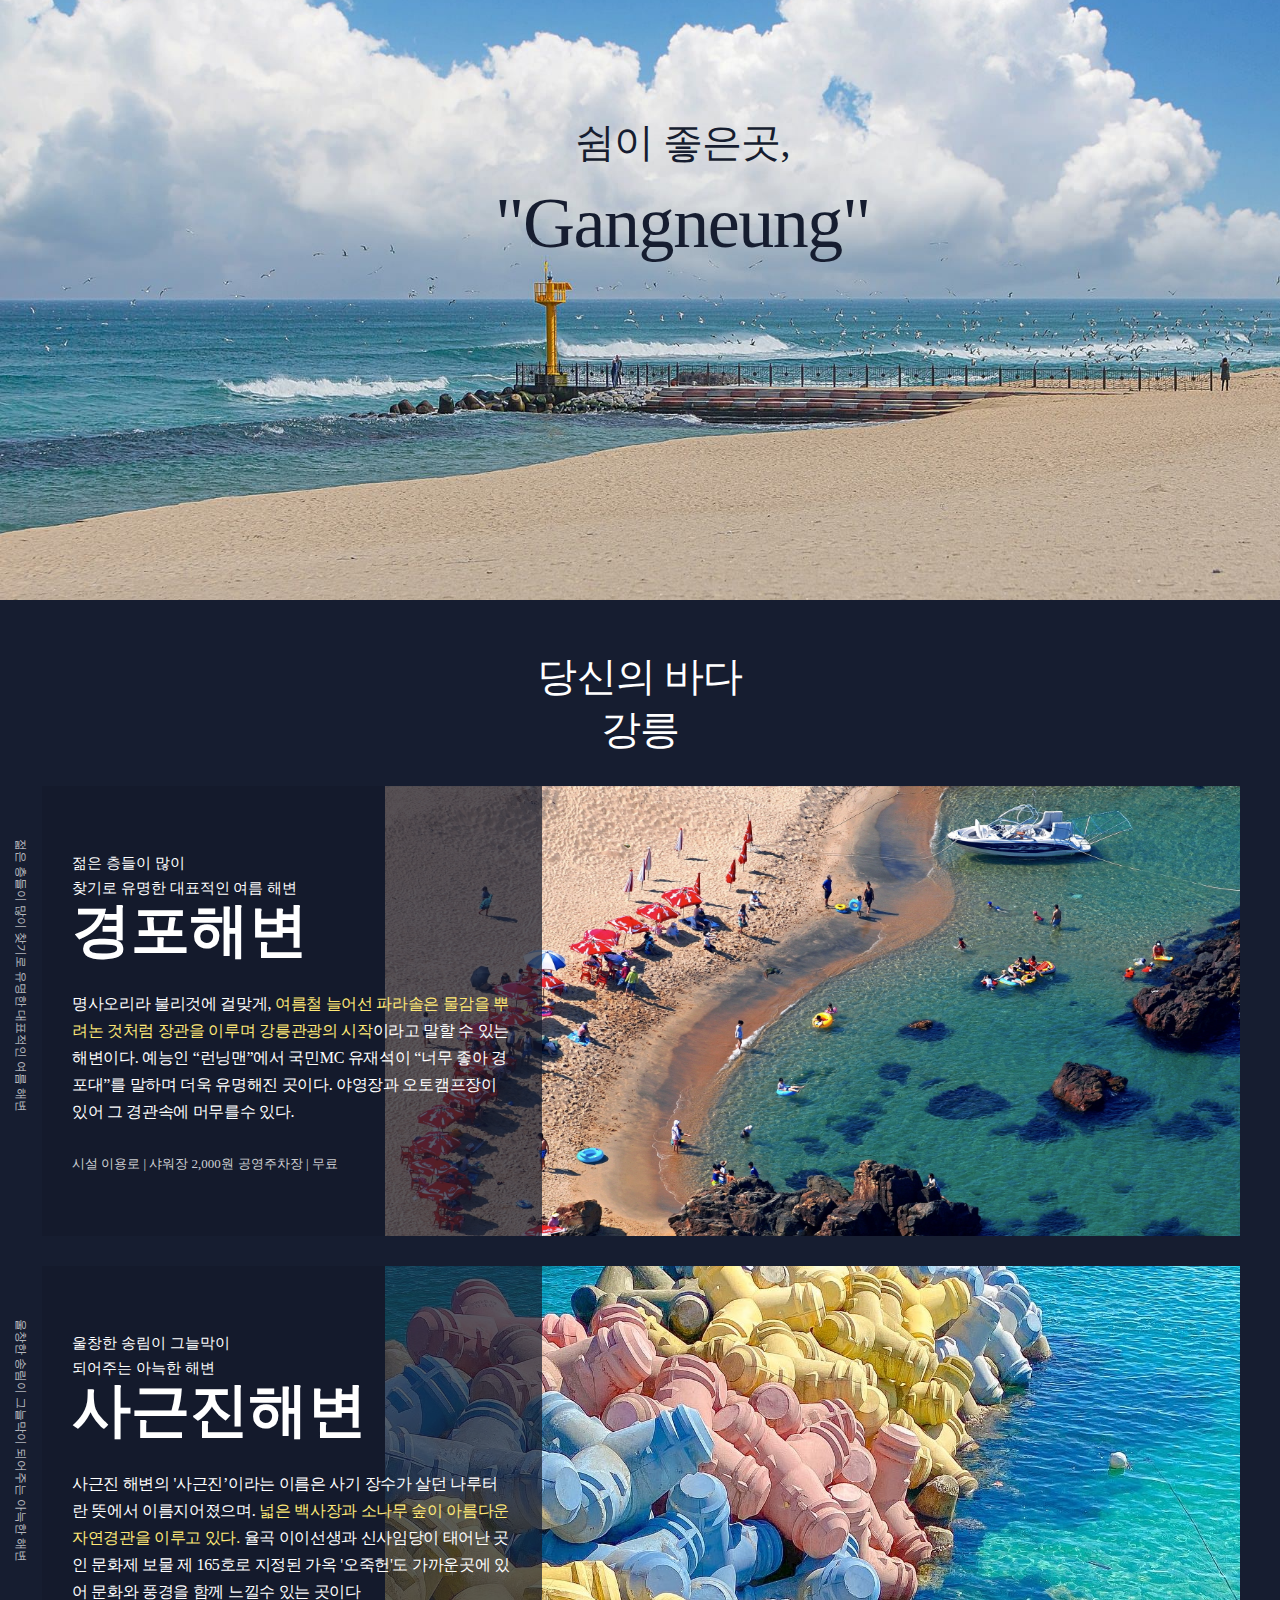
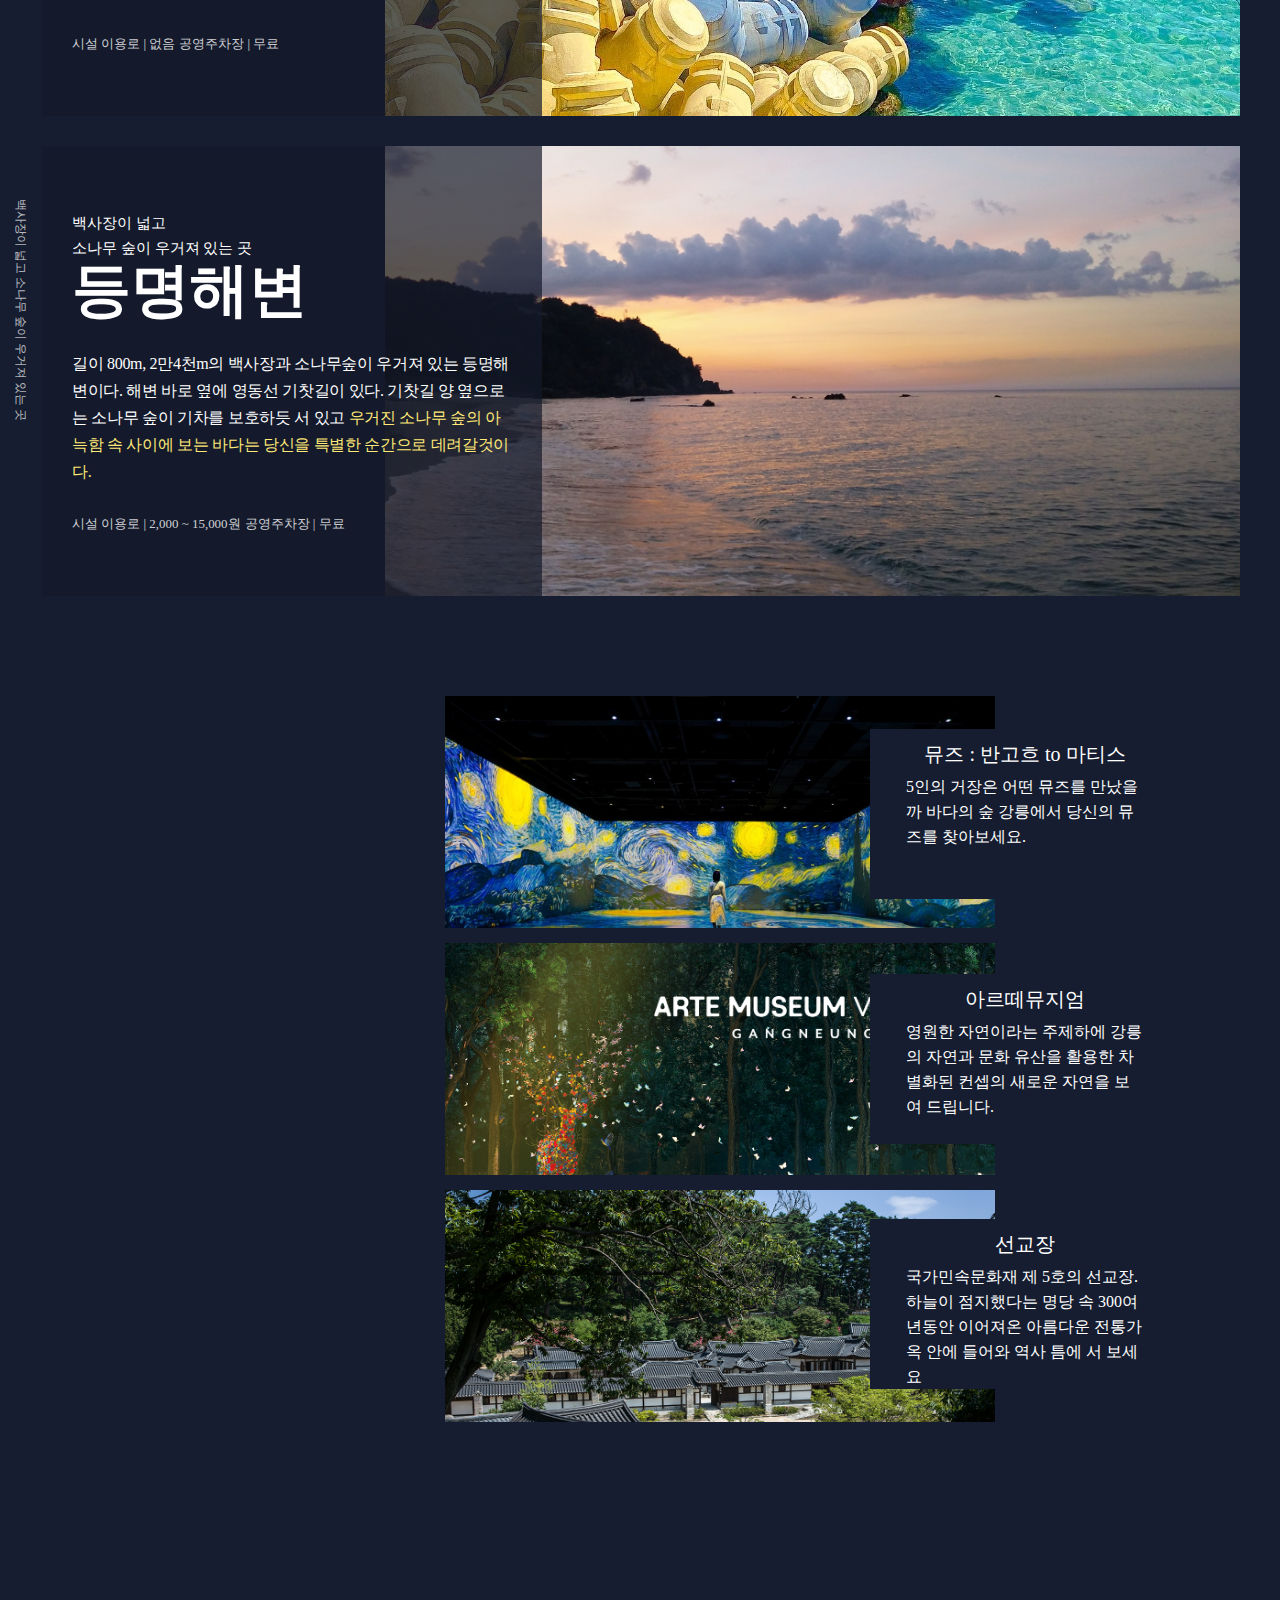
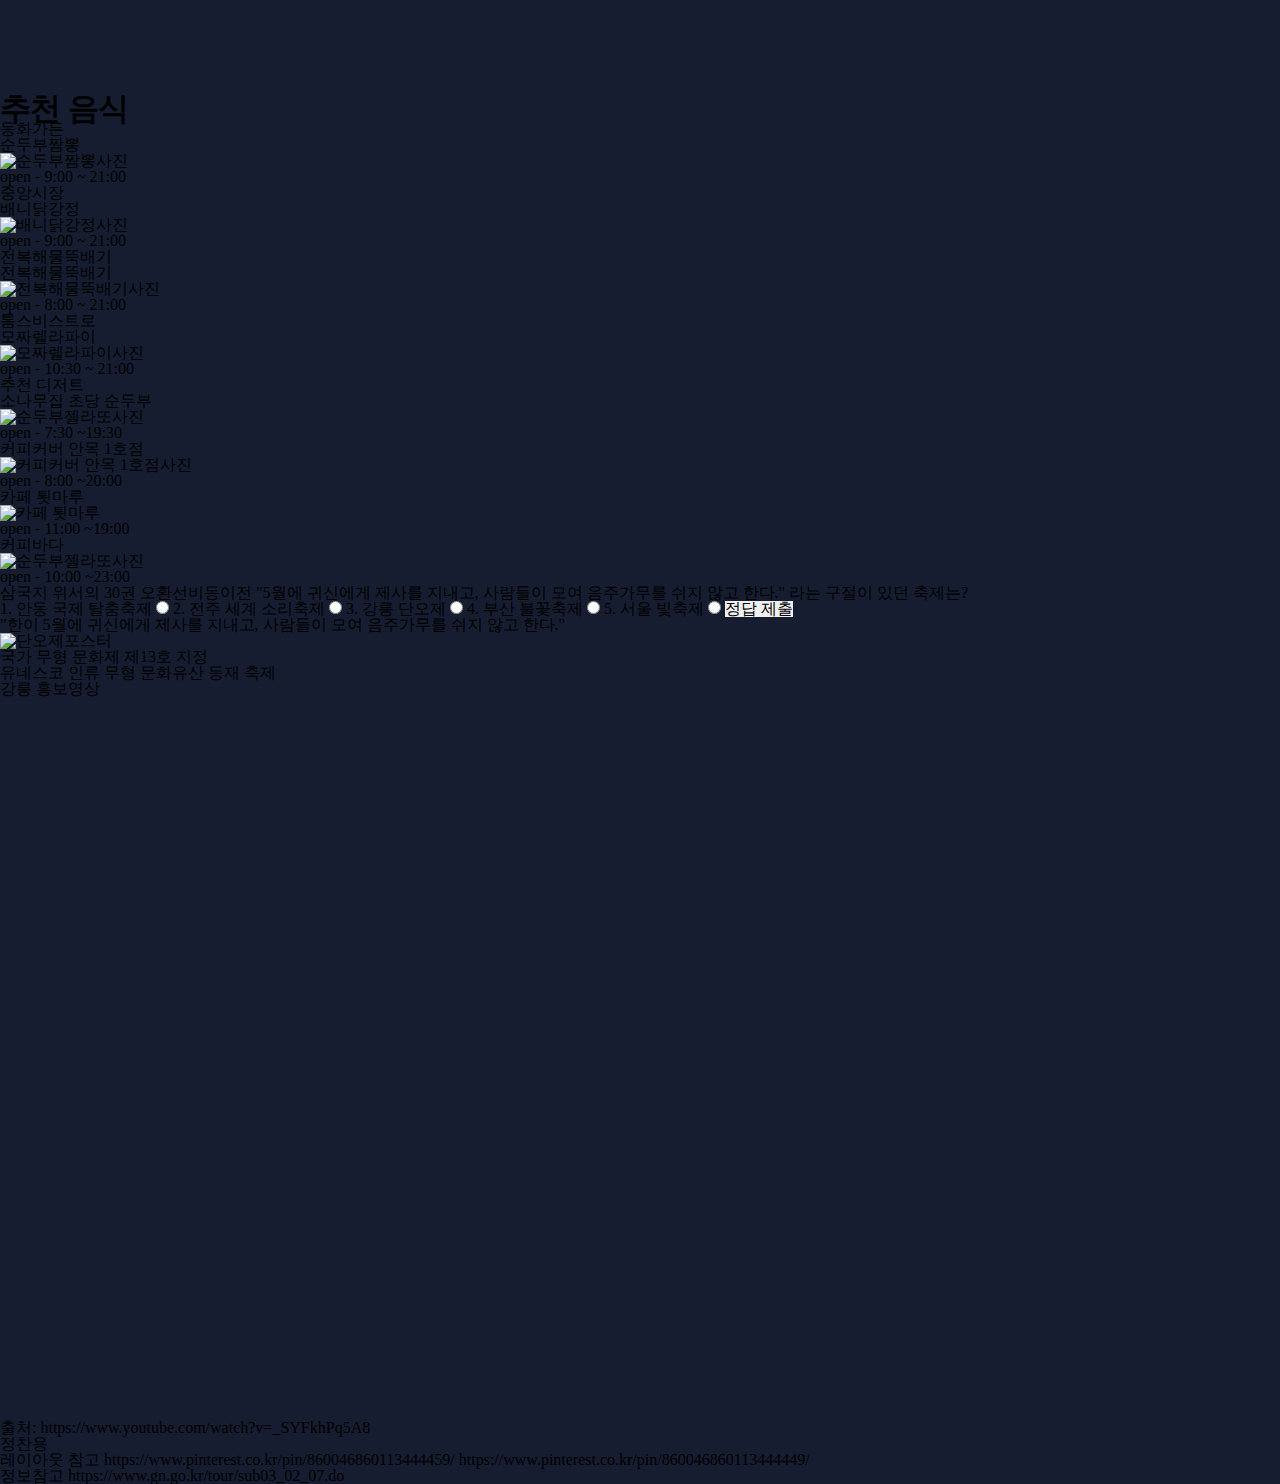
==== travel/index.html @ 3c637ee5 "0724" ====
<!DOCTYPE html>
<html lang="ko">
<head>
    <meta charset="UTF-8">
    <meta name="viewport" content="width=device-width, initial-scale=1.0">
    <meta name="keywords" content="">
    <meta name="description" content="">
    <link rel="stylesheet" href="./styles/reset.css">
    <link rel="stylesheet" href="./styles/style_0.css">
    <title>강릉여행</title>
</head>
<body>
    <div class="heades_bg">
        <section class="heads">
            <h1>
                쉼이 좋은곳,<br><em>"Gangneung"</em>
            </h1>
        </section>
    </div>
    <section class="sea">
        <h2>당신의 바다 <br>강릉</h2>
        <div class="gungfo">
            <p class="left_text">젊은 층들이 많이 찾기로 유명한 대표적인 여름 해변</p>
            <div class="sea_text">
                <div class="texts">
                    <p class="sub_title">
                        젊은 층들이 많이<br>
                        찾기로 유명한 대표적인 여름 해변
                    </p>
                    <h3 class="title">경포해변</h3>
                    <p class="info">
                        명사오리라 불리것에 걸맞게, <em class="point">여름철 늘어선 파라솔은 물감을 뿌려논 것처럼 장관을 이루며
                        강릉관광의 시작</em>이라고 말할 수 있는 해변이다.
                        예능인 “런닝맨”에서 국민MC 유재석이 
                        “너무 좋아 경포대”를 말하며 더욱 유명해진 곳이다.
                        야영장과 오토캠프장이 있어 그 경관속에 머무를수 있다.
                    </p>
                    <p class="sub">
                        <span>시설 이용로 | 샤워장 2,000원</span>
                        <span>공영주차장 | 무료</span>
                    </p>
                </div>
            </div>
            <a href="#"><span></span></a>
        </div>
        <div class="sagnjin">
            <p class="left_text">울창한 송림이 그늘막이  되어주는 아늑한 해변</p>
            <div class="sea_text">
                <div class="texts">
                    <p class="sub_title">
                        울창한 송림이 그늘막이<br>
                        되어주는 아늑한 해변
                    </p>
                    <h3 class="title">사근진해변</h3>
                    <p class="info">
                        사근진 해변의 '사근진’이라는 이름은 사기 장수가 살던 나루터란 뜻에서 이름지어졌으며.
                        <em class="point">넓은 백사장과 소나무 숲이 아름다운 자연경관을 이루고 있다.</em>
                        율곡 이이선생과 신사임당이 태어난 곳인
                        문화제 보물 제 165호로 지정된 가옥 '오죽헌'도 가까운곳에 있어
                        문화와 풍경을 함께 느낄수 있는 곳이다
                    </p>
                    <p class="sub">
                        <span>시설 이용로 | 없음</span>
                        <span>공영주차장 | 무료</span>
                    </p>
                </div>
                <a href="#"><span></span></a>
            </div>
        </div>
        <div class="dngmung">
            <p class="left_text">백사장이 넓고 소나무 숲이 우거져 있는 곳</p>
            <div class="sea_text">
                <div class="texts">
                    <p class="sub_title">
                        백사장이 넓고<br> 
                        소나무 숲이 우거져 있는 곳
                    </p>
                    <h3 class="title">등명해변</h3>
                    <p class="info">
                        길이 800m, 2만4천m의 백사장과 소나무숲이 우거져 있는 등명해변이다.
                        해변 바로 옆에 영동선 기찻길이 있다. 기찻길 양 옆으로는 소나무 숲이
                        기차를 보호하듯 서 있고 <em class="point">우거진 소나무 숲의 아늑함 속 사이에 보는 
                        바다는 당신을 특별한 순간으로 데려갈것이다.</em> 
                    </p>
                    <p class="sub">
                        <span>시설 이용로 | 2,000 ~ 15,000원</span>
                        <span>공영주차장 | 무료</span>
                    </p>
                </div>
                <a href="#"><span></span></a>
            </div>
        </div>
    </section>
    <section class="ad">
        <div class="ad_info">
            <div class="images">
                <a href="#" class="mu"><span></span></a>
                <a href="#" class="al"><span></span></a>
                <a href="#" class="sungo"><span></span></a>
            </div>
            <ul class="ad_text">
                <li>    
                    <h2>뮤즈 : 반고흐 to 마티스</h2>
                    <p>
                        5인의 거장은 어떤 뮤즈를 만났을까
                        바다의 숲 강릉에서 
                        당신의 뮤즈를 찾아보세요.
                    </p>
                </li>
                <li class="li_center">
                    <h2>아르떼뮤지엄</h2>
                    <p>
                        영원한 자연이라는 주제하에
                        강릉의 자연과 문화 유산을 활용한
                        차별화된 컨셉의 
                        새로운 자연을
                        보여 드립니다.
                    </p>
                </li>
                <li>
                    <h2>선교장</h2>
                    <p>
                        국가민속문화재 제 5호의 선교장.
                        하늘이 점지했다는 명당 속 
                        300여년동안 이어져온 아름다운 전통가옥 안에 들어와
                        역사 틈에 서 보세요
                    </p>
                </li>
            </ul>
        </div>
        <a class="end"><span></span></a>
    </section>
    <section class="food">
        <h2>추천 음식</h2>
        <div class="food_list">
            <div class="dongha">
                <div class="food_title">
                    <h3>동화가든</h3>
                    <p>순두부짬뽕</p>
                </div>
                <div class="food_sud">
                    <span><img src="#" alt="순두부짬뽕사진"></span>
                    <p>open - 9:00 ~ 21:00</p>
                </div>
            </div>
            <div class="jungang">
                <div class="food_title">
                    <h3>중앙시장</h3>
                    <p>배니닭강정</p>
                </div>
                <div class="food_sud">
                    <span><img src="#" alt="배니닭강정사진"></span>
                    <p>open - 9:00 ~ 21:00</p>
                </div>
            </div>
            <div class="hamul">
                <div class="food_title">
                    <h3>전복해물뚝배기</h3>
                    <p>전복해물뚝배기</p>
                </div>
                <div class="food_sud">
                    <span><img src="#" alt="전복해물뚝배기사진"></span>
                    <p>open - 8:00 ~ 21:00</p>
                </div>
            </div>
            <div class="toms">
                <div class="food_title">
                    <h3>톰스비스트로</h3>
                    <p>모짜렐라파이</p>
                </div>
                <div class="food_sud">
                    <span><img src="#" alt="모짜렐라파이사진"></span>
                    <p>open - 10:30 ~ 21:00</p>
                </div>
            </div>
        </div>
    </section>
    <section class="dessert">
        <h2>추천 디저트</h2>
        <ul class="dst_list">
            <li class="sun">
                <h3>소나무집 초당 순두부</h3>
                <span><img src="#" alt="순두부젤라또사진"></span>
                <p>open - 7:30 ~19:30</p>
            </li>
            <li class="cobu">
                <h3>커피커버 안목 1호점</h3>
                <span><img src="#" alt="커피커버 안목 1호점사진"></span>
                <p>open - 8:00 ~20:00</p>
            </li>
            <li class="coffe">
                <h3>카페 툇마루</h3>
                <span><img src="#" alt="카페 툇마루"></span>
                <p>open - 11:00 ~19:00</p>
            </li>
            <li class="co_sea">
                <h3>커피바다</h3>
                <span><img src="#" alt="순두부젤라또사진"></span>
                <p>open - 10:00 ~23:00</p>
            </li>
        </ul>
    </section>
    <section class="quiz">
        <h2>
            삼국지 위서의 30권 오환선비동이전
            <em>"5월에 귀신에게 제사를 지내고, 
            사람들이 모여 음주가무를 쉬지 않고 한다."</em>
            라는 구절이 있던 축제는?
        </h2>
        <form action="#" method="post">
            <fieldset class="quiz_info">
                <legend class="skip">문제양식</legend>
                <label for="andong">1. 안동 국제 탈춤축제
                    <input type="radio" id="andong" name="bt">
                </label>
                <label for="jen">2. 전주 세계 소리축제
                    <input type="radio" id="jen" name="bt">
                </label>
                <label for="gang">3. 강릉 단오제
                    <input type="radio" id="gang" name="bt">
                </label>
                <label for="busan">4. 부산 불꽃축제
                    <input type="radio" id="busan" name="bt">
                </label>
                <label for="seur">5. 서울 빛축제
                    <input type="radio" id="seur" name="bt">
                </label>
                <button type="submit">정답 제출</button>
            </fieldset>
        </form>
    </section>
    <section class="poster">
        <h2>
            "한이 5월에 귀신에게 제사를 지내고, 사람들이 모여 음주가무를 쉬지 않고 한다."
        </h2>
        <span><img src="#" alt="단오제포스터"></span>
        <p>
            국가 무형 문화제 제13호 지정<br> 
            유네스코 인류 무형 문화유산 
            등재 축제 
        </p>
    </section>
    <section class="video">
        <h2>강릉 홍보영상</h2>
        <iframe width="1280" height="720" src="https://www.youtube.com/embed/_SYFkhPq5A8" title="(2021 강릉광고 1분영상 공모전 수상작) 강릉설명서" frameborder="0" allow="accelerometer; autoplay; clipboard-write; encrypted-media; gyroscope; picture-in-picture; web-share" allowfullscreen></iframe>
        <p>출처: https://www.youtube.com/watch?v=_SYFkhPq5A8</p>
    </section>
    <section class="footer">
        <h2>정찬용</h2>
        <p class="top">
            레이아웃 참고 
            <span>https://www.pinterest.co.kr/pin/860046860113444459/</span>
            <span>https://www.pinterest.co.kr/pin/860046860113444449/</span>
        </p>
        <p class="btm">
            정보참고
            <span>https://www.gn.go.kr/tour/sub03_02_07.do</span>
        </p>
    </section>
</body>
</html>
---- travel/styles/style_0.css ----
body {
    background-color: #161D30;}
/* 1페이지 */
.heades_bg {
    margin:0 auto;
    width: 1440px; height: 600px;
    background: url(../imgs/sea/gung2.jpg) no-repeat center;
    background-size: cover;
    position: relative;
}
.heades_bg .heads {
    color: #161D30;
    position: absolute;
    top: 103px; left: 495px;;
}
.heades_bg .heads h1 {
    font-size: 2.5rem;  text-align: center;
    letter-spacing: -0.02em;
    line-height: 80px;
    font-weight: 500;
}
.heades_bg .heads h1 em {
    font-size: 4.5rem;
    letter-spacing: -0.02em;
    line-height: 80px;
    font-weight: 500;
}
/* 2페이지 */
.sea {
    width: 1200px;
    margin:50px auto;
}
.sea h2 {
    text-align: center;
    font-size: 2.5rem;
    font-weight: 500;
    line-height: 53px;
    letter-spacing: -0.02em;
    color: #fff;
    margin-bottom: 30px;
}
/*경포*/
.sea .gungfo,
.sea .sagnjin,
.sea .dngmung
{
    display: flex; flex-flow: row nowrap;
    justify-content: center;
    align-items: center;
    color: #fff;
}

.sea .gungfo .sea_text,
.sea .sagnjin .sea_text,
.sea .dngmung .sea_text
{position: relative;}

.sea .gungfo .sea_text .texts .sub_title,
.sea .sagnjin .sea_text .texts .sub_title,
.sea .dngmung .sea_text .texts .sub_title
{
    font-size: 0.94rem;
    line-height: 25px;
    font-weight: 500;
    margin-bottom: 30;
}


.sea .gungfo .sea_text .texts .title,
.sea .sagnjin .sea_text .texts .title,
.sea .dngmung .sea_text .texts .title {
    font-size: 3.7rem;
    font-weight: 700;
    margin-bottom: 30px;
}


.sea .gungfo .sea_text .texts .info,
.sea .sagnjin .sea_text .texts .info,
.sea .dngmung .sea_text .texts .info
{
    width: 440px;
    line-height: 27px;
    letter-spacing: -0.02em;
    margin-bottom: 30px;
}

.sea .gungfo .sea_text .texts .info .point,
.sea .sagnjin .sea_text .texts .info .point,
.sea .dngmung .sea_text .texts .info .point {
    color: #FFE977;
}

.sea .gungfo .sea_text .texts .sub span,
.sea .sagnjin .sea_text .texts .sub span,
.sea .dngmung .sea_text .texts .sub span {
    font-size: 0.81rem;
    color: rgba(255, 255, 255, 0.80);
}
/**/
.sea .gungfo {}
.sea .gungfo .left_text{
    font-size: 0.75rem;
    font-weight: 500;
    line-height: 25px;
    transform: rotate(90deg);
    padding-top: 385px;
    width: 500px;
    color: rgba(255, 255, 255, 0.70);
}
.sea .gungfo .sea_text {}
.sea .gungfo .sea_text .texts {
    position: absolute;
    top: -225px;
    left: -343px;
    background-color: rgba(20, 26, 43, 0.7);
    width: 500px; height: 450px;
    display: flex; flex-flow: column nowrap;
    align-items: self-start; justify-content: center;
    padding-left: 30px;
}
.sea .gungfo .sea_text .texts .sub_title {
}
.sea .gungfo .sea_text .texts .title {}
.sea .gungfo .sea_text .texts .info {}
.sea .gungfo .sea_text .texts .info .point {
}
.sea .gungfo .sea_text .texts .sub {}
.sea .gungfo .sea_text .texts .sub span {
}
.sea .gungfo a {}
.sea .gungfo a span{
    display: block;
    width: 855px; height: 450px;
    background: url(../imgs/sea/gung.jpg) no-repeat;
    background-size: cover;
    }
/*사근진*/
.sea .sagnjin {margin: 30px 0;}
.sea .sagnjin .left_text {
    font-size: 0.75rem;
    font-weight: 500;
    line-height: 25px;
    transform: rotate(90deg);
    padding-top: 385px;
    width: 500px;
    color: rgba(255, 255, 255, 0.70);}
.sea .sagnjin .sea_text {}
.sea .sagnjin .sea_text .texts {
    position: absolute;
    top: 0px;
    left: -343px;
    background-color: rgba(20, 26, 43, 0.7);
    width: 500px; height: 450px;
    display: flex; flex-flow: column nowrap;
    align-items: self-start; justify-content: center;
    padding-left: 30px;}
.sea .sagnjin .sea_text .texts .sub_title {}
.sea .sagnjin .sea_text .texts .title {}
.sea .sagnjin .sea_text .texts .info {}
.sea .sagnjin .sea_text .texts .info .point {}
.sea .sagnjin .sea_text .texts .sub {}
.sea .sagnjin .sea_text .texts .sub span {}
.sea .sagnjin .sea_text a {}
.sea .sagnjin .sea_text a span {
    display: block;
    width: 855px; height: 450px;
    background: url(../imgs/sea/sa.jpg) no-repeat;
    background-size: cover;
}

/*등명*/
.sea .dngmung {}
.sea .dngmung .left_text {
    font-size: 0.75rem;
    font-weight: 500;
    line-height: 25px;
    transform: rotate(90deg);
    padding-top: 385px;
    width: 500px;
    color: rgba(255, 255, 255, 0.70);}
.sea .dngmung .sea_text {}
.sea .dngmung .sea_text .texts {
    position: absolute;
    top: 0px;
    left: -343px;
    background-color: rgba(20, 26, 43, 0.7);
    width: 500px; height: 450px;
    display: flex; flex-flow: column nowrap;
    align-items: self-start; justify-content: center;
    padding-left: 30px;}
.sea .dngmung .sea_text .texts .sub_title {}
.sea .dngmung .sea_text .texts .title {}
.sea .dngmung .sea_text .texts .info {}
.sea .dngmung .sea_text .texts .info .point {}
.sea .dngmung .sea_text .texts .sub {}
.sea .dngmung .sea_text .texts .sub span {}
.sea .dngmung .sea_text a {}
.sea .dngmung .sea_text a span {
    display: block;
    width: 855px; height: 450px;
    background: url(../imgs/sea/dng.jpg) no-repeat;
    background-size: cover;
}
/*3페이지*/
.ad {width: 1440px; height: 900px; margin:100px auto;}
.ad .ad_info {
    display: flex; flex-flow: row nowrap;
    justify-content: center; align-items: center;
    position: relative; z-index: 200;
}
.ad .ad_info .images {
    display: flex; flex-flow: column nowrap;
}
.ad .ad_info .images .mu {}
.ad .ad_info .images .mu span {
    display: block; width: 550px; height: 232px;
    background: url(../imgs/ad/5009147_high.jpg) no-repeat;
    background-size: cover;}
.ad .ad_info .images .al {
    margin: 15px 0;
}
.ad .ad_info .images .al span {
    display: block; width: 550px; height: 232px;
    background: url(../imgs/ad/ar.png) no-repeat;
    background-size: cover;}
.ad .ad_info .images .sungo {}
.ad .ad_info .images .sungo span {
    display: block; width: 550px; height: 232px;
    background: url(../imgs/ad/ha.png) no-repeat;
    background-size: cover;}
.ad .ad_info .ad_text {
    position: absolute; right: 260px;
}
.ad .ad_info .ad_text li {
    width: 310px; height: 170px;
    background-color: #161D30;
    display: flex; flex-flow: column nowrap;
}
.ad .ad_info .ad_text .li_center {
    margin: 75px 0;
}
.ad .ad_info .ad_text li h2 {
    font-size: 1.25rem; font-weight: 500;
    color: #fff; margin-top: 15px;
    text-align: center; 
}
.ad .ad_info .ad_text li p {
    line-height: 25px; 
    color: #fff;
    margin:10px 36px 0;
}
.ad .end {position: relative; z-index: 100; top: -875px; left: 184px;}
.ad .end span {
    display: block;
    width: 930px; height: 1023px;
    background: url(../imgs/sea/balazs-busznyak-T5MCCh70zYE-unsplash.jpg) no-repeat;
    background-size: cover;
    transform: rotate(90deg);
}
/*4페이지*/
.food {}
.food h2 {
    font-size: 1.93rem;
    font-weight: 700;
    line-height: 25px;
    letter-spacing: -0.02em;
    margin-top: 0;
}
.food .food_list {}
/*동화가든*/
.food .food_list .dongha {}
.food .food_list .dongha .food_title {}
.food .food_list .dongha .food_title h3 {}
.food .food_list .dongha .food_title p {}
.food .food_list .dongha .food_sud {}
.food .food_list .dongha .food_sud span {}
.food .food_list .dongha .food_sud span img {}
.food .food_list .dongha .food_sud p {}
/*중앙시장*/
.food .food_list .jungang {}
.food .food_list .jungang .food_title {}
.food .food_list .jungang .food_title h3 {}
.food .food_list .jungang .food_title p {}
.food .food_list .jungang .food_sud {}
.food .food_list .jungang .food_sud span {}
.food .food_list .jungang .food_sud span img {}
.food .food_list .jungang .food_sud p {}
/*해물*/
.food .food_list .hamul {}
.food .food_list .hamul .food_title {}
.food .food_list .hamul .food_title h3 {}
.food .food_list .hamul .food_title p {}
.food .food_list .hamul .food_sud {}
.food .food_list .hamul .food_sud span {}
.food .food_list .hamul .food_sud span img {}
.food .food_list .hamul .food_sud p {}
/*톰스피자*/
.food .food_list .toms {}
.food .food_list .toms .food_title {}
.food .food_list .toms .food_title h3 {}
.food .food_list .toms .food_title p {}
.food .food_list .toms .food_sud {}
.food .food_list .toms .food_sud span {}
.food .food_list .toms .food_sud span img {}
.food .food_list .toms .food_sud p {}
/*5페이지*/
.dessert {}
.dessert h2 {}
.dessert .dst_list {}
/*순두부젤라또*/
.dessert .dst_list .sun {}
.dessert .dst_list .sun h3 {}
.dessert .dst_list .sun span {}
.dessert .dst_list .sun span img {}
.dessert .dst_list .sun p {}
/*카피안목*/
.dessert .dst_list .cobu {}
.dessert .dst_list .cobu h3 {}
.dessert .dst_list .cobu span {}
.dessert .dst_list .cobu span img {}
.dessert .dst_list .cobu p {}
/*툇마루*/
.dessert .dst_list .coffe {}
.dessert .dst_list .coffe h3 {}
.dessert .dst_list .coffe span {}
.dessert .dst_list .coffe span img {}
.dessert .dst_list .coffe p {}
/*커피바다*/
.dessert .dst_list .co_sea {}
.dessert .dst_list .co_sea h3 {}
.dessert .dst_list .co_sea span {}
.dessert .dst_list .co_sea span img {}
.dessert .dst_list .co_sea p {}
/*6페이지*/
.quiz {}
.quiz h2 {}
.quiz h2 em {}
.quiz form {}
.quiz form .quiz_info {}
.quiz form .quiz_info label {}
.quiz form .quiz_info label #andong {}
.quiz form .quiz_info label #jen {}
.quiz form .quiz_info label #gang {}
.quiz form .quiz_info label #busan {}
.quiz form .quiz_info label #seur {}
.quiz form .quiz_info button {}
/*7페이지*/
.poster {}
.poster h2 {}
.poster span {}
.poster span img {}
.poster p {}
/*8페이지*/
.video {}
.video h2 {}
.video iframe {}
.video p {}
/*9페이지*/
.footer {}
.footer h2 {}
.footer .top {}
.footer .top span {}
.footer .btm {}
.footer .btm span {}
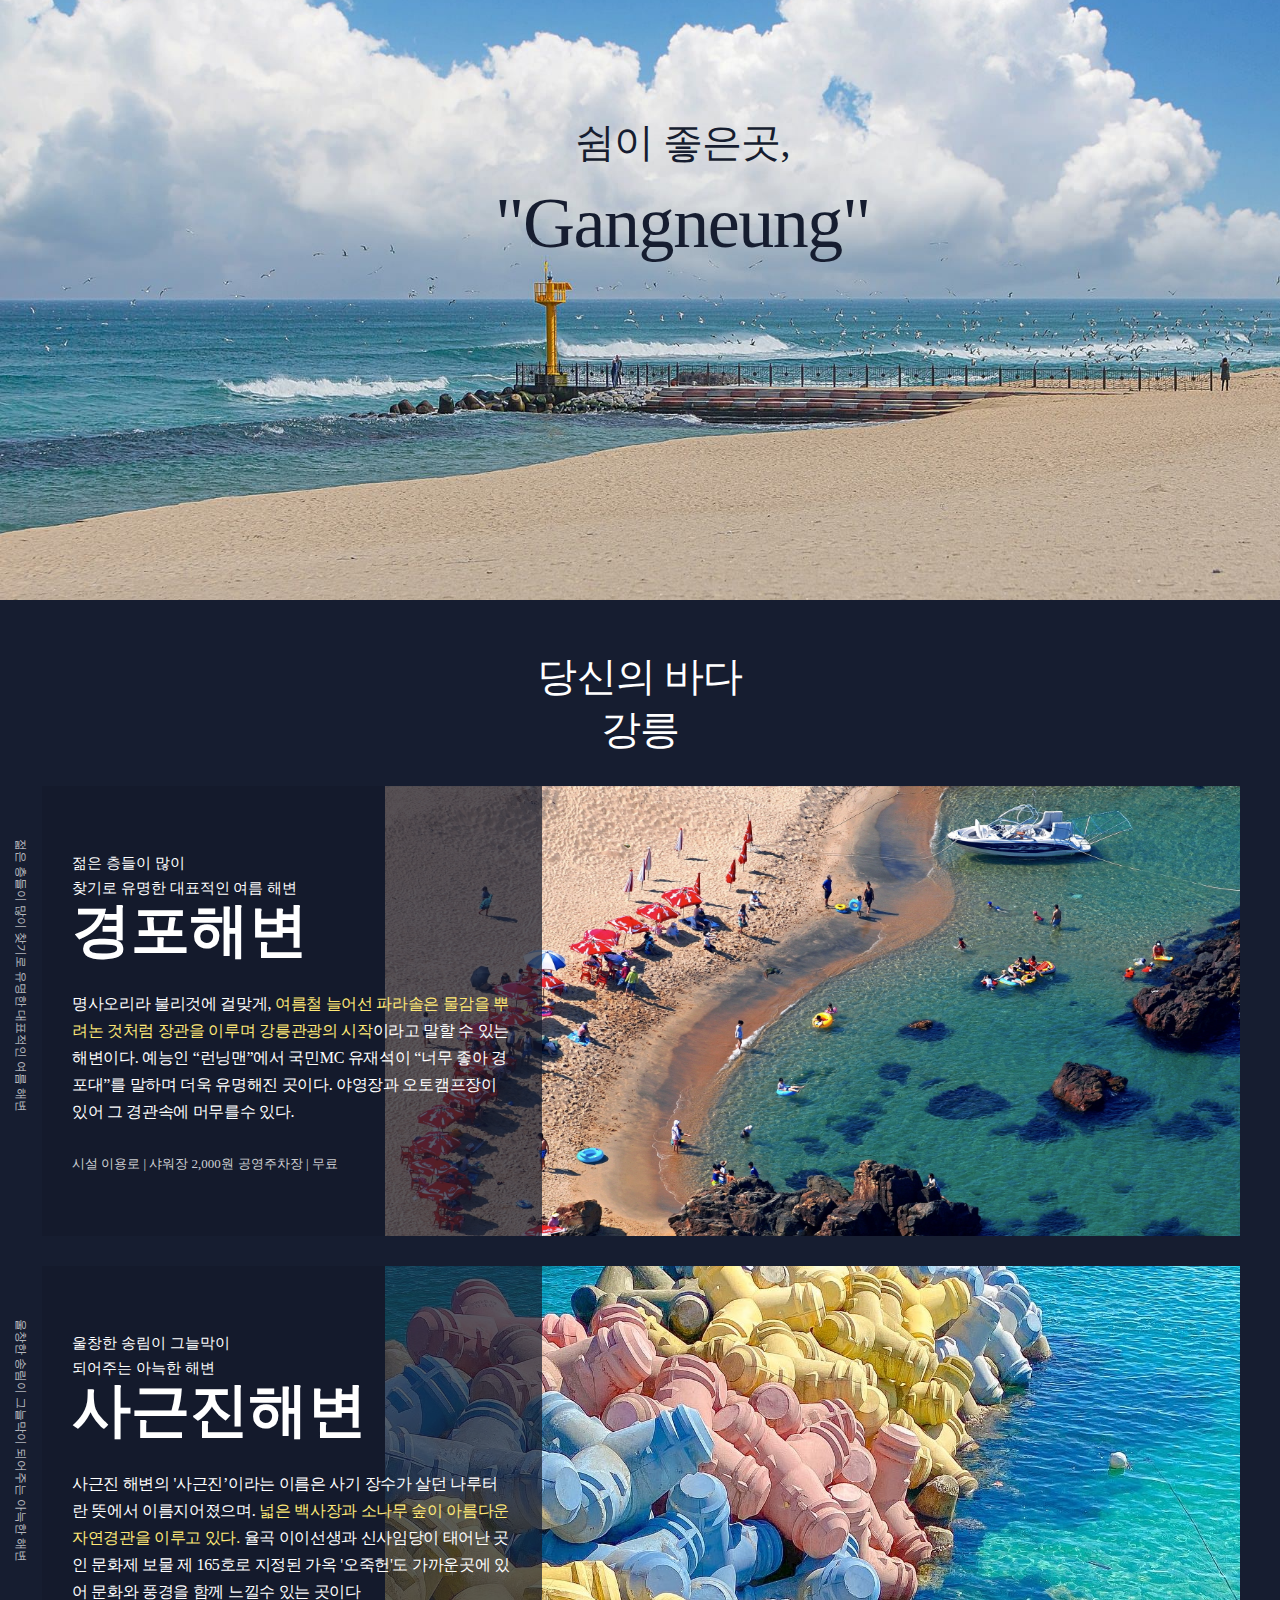
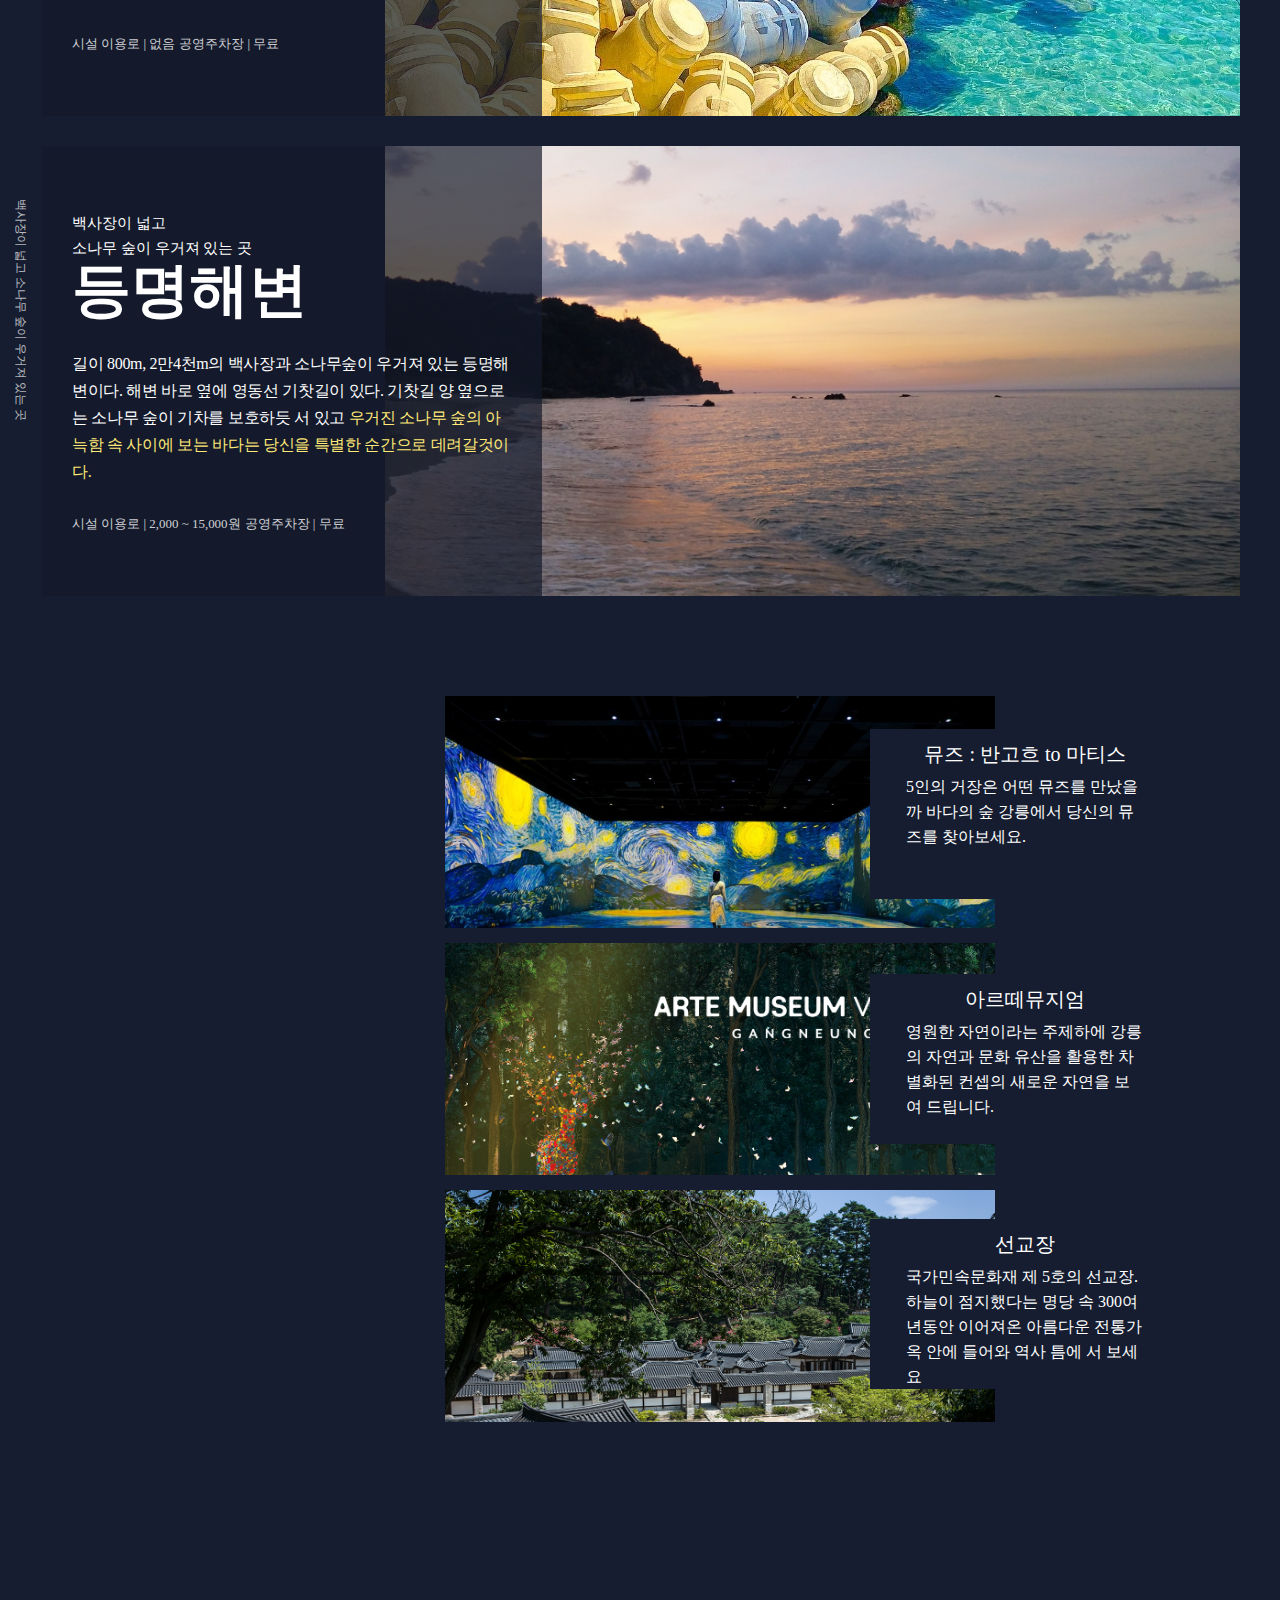
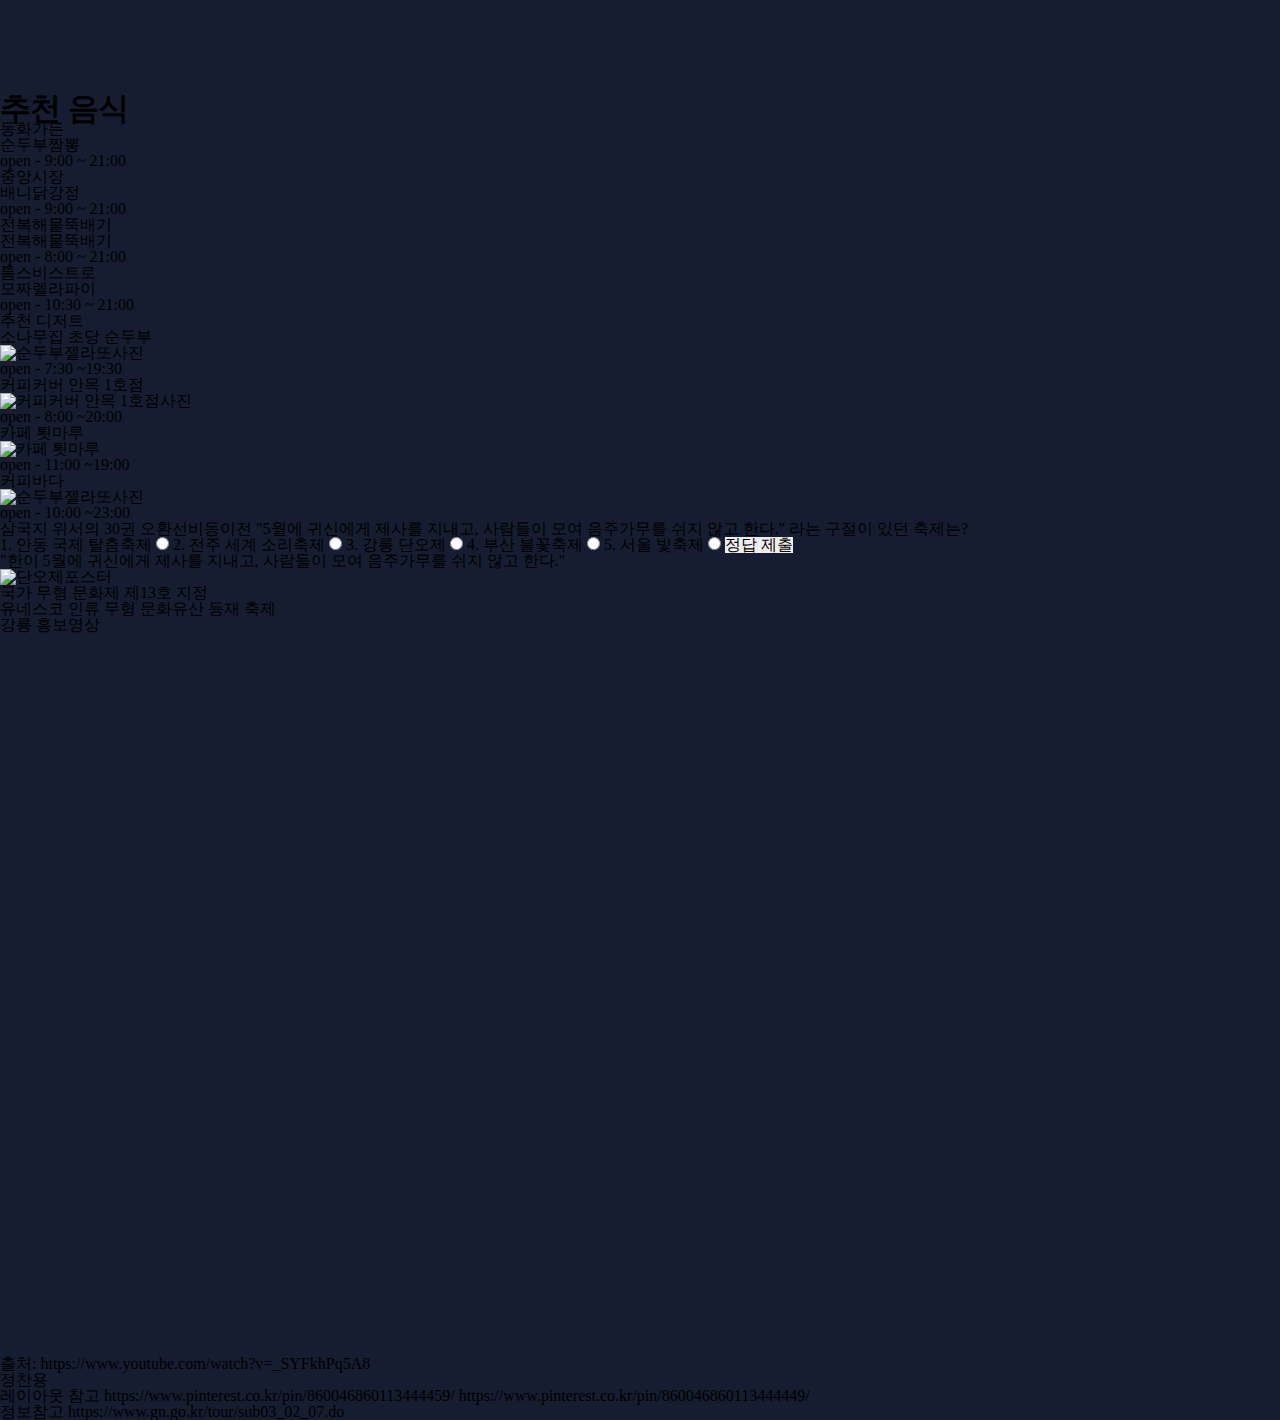
==== commit 7916b028: "Update index.html" ====
--- a/travel/index.html
+++ b/travel/index.html
@@ -139,7 +139,7 @@
                     <p>순두부짬뽕</p>
                 </div>
                 <div class="food_sud">
-                    <span><img src="#" alt="순두부짬뽕사진"></span>
+                    <a class="sud1"><span></span></a>
                     <p>open - 9:00 ~ 21:00</p>
                 </div>
             </div>
@@ -149,7 +149,7 @@
                     <p>배니닭강정</p>
                 </div>
                 <div class="food_sud">
-                    <span><img src="#" alt="배니닭강정사진"></span>
+                    <a class="sud2"><span></span></a>
                     <p>open - 9:00 ~ 21:00</p>
                 </div>
             </div>
@@ -159,7 +159,7 @@
                     <p>전복해물뚝배기</p>
                 </div>
                 <div class="food_sud">
-                    <span><img src="#" alt="전복해물뚝배기사진"></span>
+                    <a class="sud3"><span></span></a>
                     <p>open - 8:00 ~ 21:00</p>
                 </div>
             </div>
@@ -169,7 +169,7 @@
                     <p>모짜렐라파이</p>
                 </div>
                 <div class="food_sud">
-                    <span><img src="#" alt="모짜렐라파이사진"></span>
+                    <a class="sud4"><span></span></a>
                     <p>open - 10:30 ~ 21:00</p>
                 </div>
             </div>
@@ -258,4 +258,4 @@
         </p>
     </section>
 </body>
-</html>+</html>
